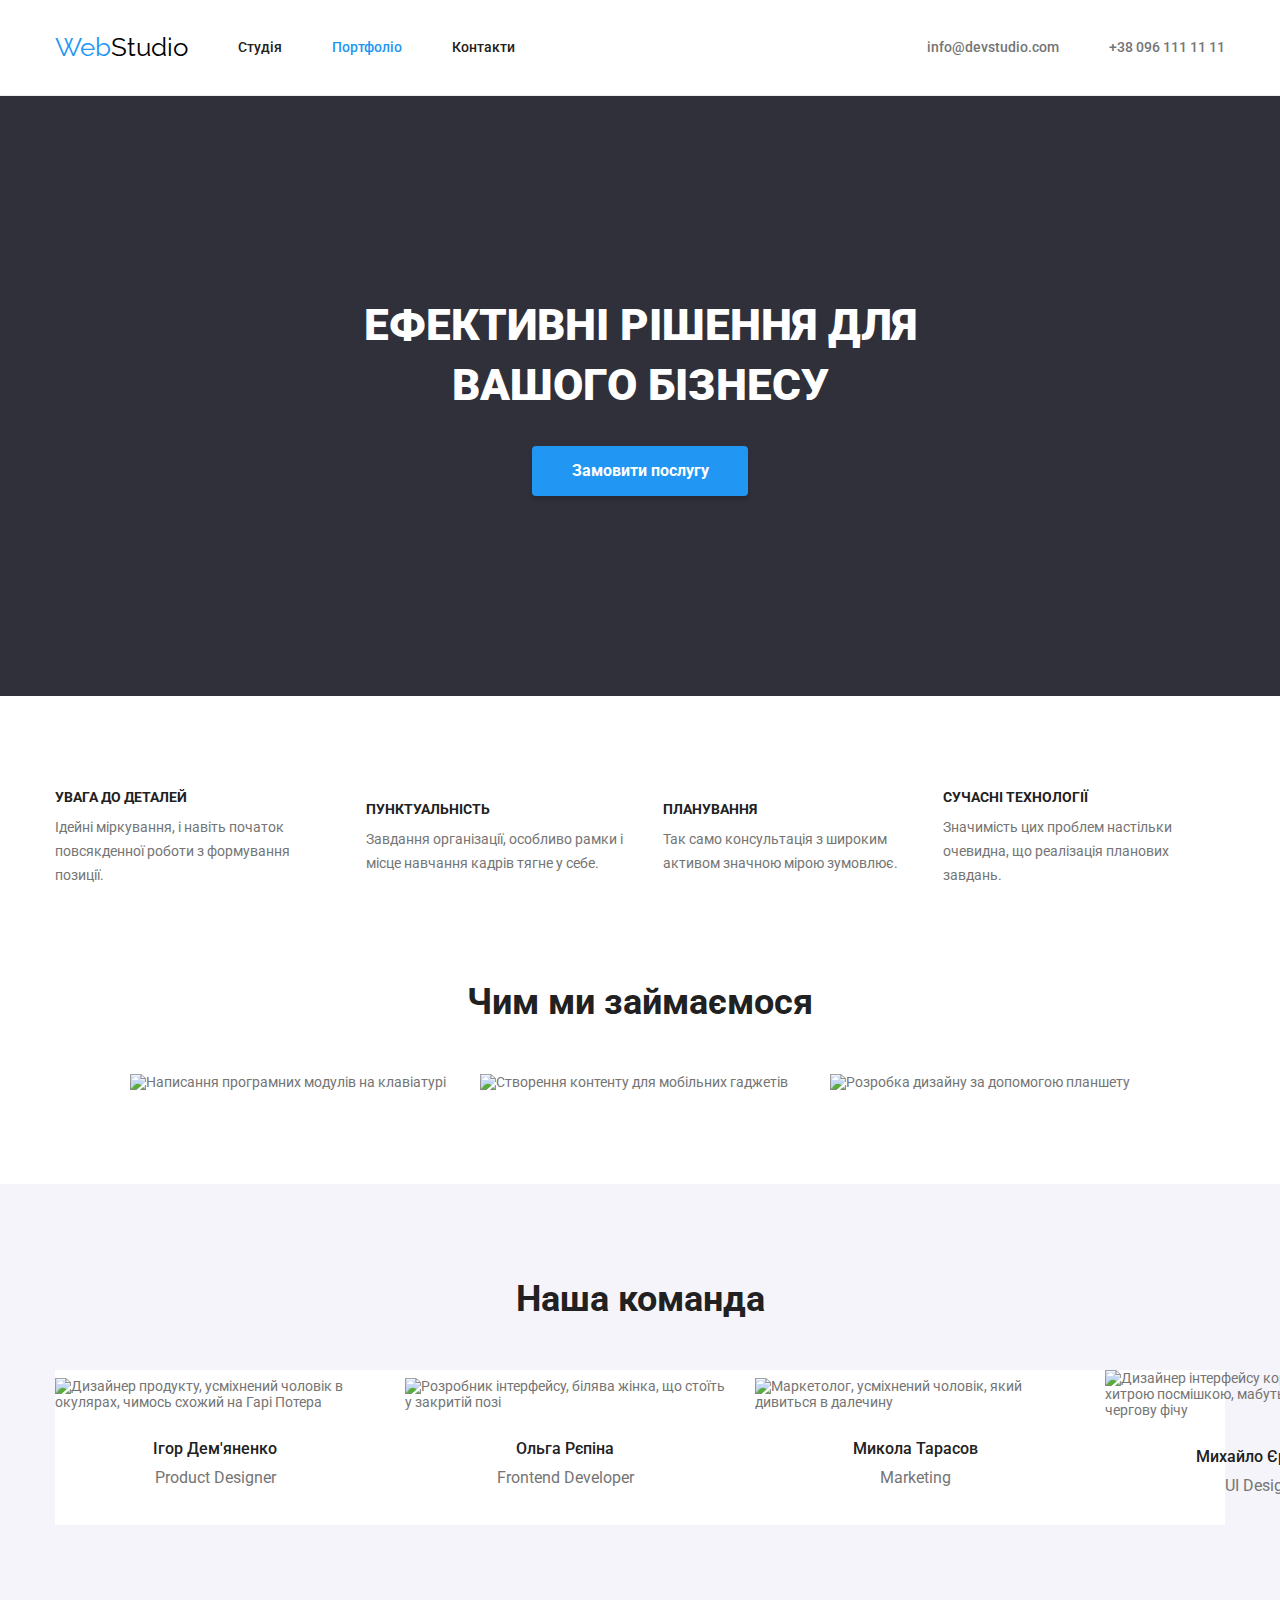
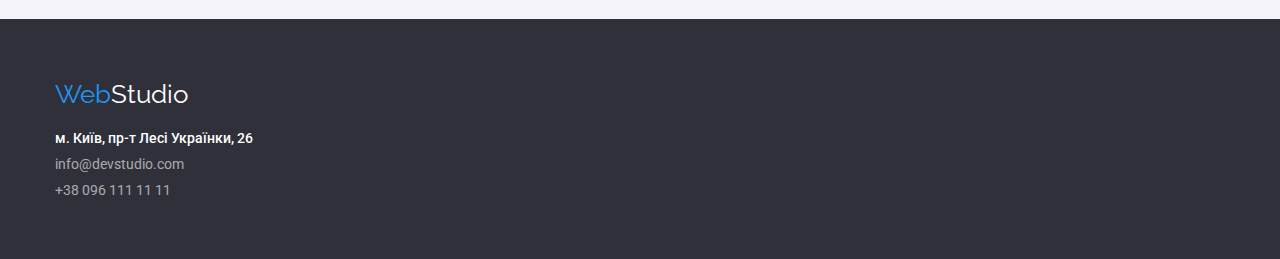
==== index.html @ c812a922 "ADD-marking" ====
<!DOCTYPE html>
<html lang="uk">

<head>
  <meta charset="UTF-8" />
  <meta http-equiv="X-UA-Compatible" content="IE=edge" />
  <meta name="viewport" content="width=device-width, initial-scale=1.0" />
  <title>Студія</title>
  <link rel="stylesheet"
    href="https://cdnjs.cloudflare.com/ajax/libs/modern-normalize/1.1.0/modern-normalize.min.css" />
  <link rel="stylesheet" href="./css/styles.css" />
  <link rel="preconnect" href="https://fonts.googleapis.com" />
  <link rel="preconnect" href="https://fonts.gstatic.com" crossorigin />
  <link href="https://fonts.googleapis.com/css2?family=Raleway:wght@700&family=Roboto:wght@400;500;700;900&display=swap"
    rel="stylesheet" />
</head>

<body>
  <header class="page-header">
    <div class="container">
      <div class="header-container">
        <nav class="header-nav">
          <a class="logo" href="./index.html">Web<span>Studio</span></a>
          <ul class="site-nav">
            <li><a class="link" href="./index.html">Студія</a></li>
            <li><a class="link current" href="./portfolio.html">Портфоліо</a></li>
            <li><a class="link" href="#">Контакти</a></li>
          </ul>
        </nav>
        <ul class="contacts-heder">
          <li><a class="decoration" href="mailto:info@devstudio.com" lang="en">info@devstudio.com</a></li>
          <li><a class="decoration" href="tel:+380961111111">+38 096 111 11 11</a></li>
        </ul>
      </div>
    </div>
  </header>
  <main>
    <section class="hero">
      <div class="container">
        <div class="hero-container">
          <h1 class="hero-title">Ефективні рішення для вашого бізнесу</h1>
          <button class="primary-button" type="button">Замовити послугу</button>
        </div>
      </div>
    </section>
    <section class="section">
      <div class="container">
        <h2 class="visually-hidden">Наші переваги</h2>
        <div class="container-promo">
          <ul class="promo">
            <li>
              <h3 class="promo-title">Увага до деталей</h3>
              <p class="promo-text">
                Ідейні міркування, і навіть початок повсякденної роботи з формування позиції.
              </p>
            </li>
            <li>
              <h3 class="promo-title">Пунктуальність</h3>
              <p class="promo-text">
                Завдання організації, особливо рамки і місце навчання кадрів тягне у себе.
              </p>
            </li>
            <li>
              <h3 class="promo-title">Планування</h3>
              <p class="promo-text">
                Так само консультація з широким активом значною мірою зумовлює.
              </p>
            </li>
            <li>
              <h3 class="promo-title">Сучасні технології</h3>
              <p class="promo-text">
                Значимість цих проблем настільки очевидна, що реалізація планових завдань.
              </p>
            </li>
          </ul>
        </div>
      </div>
    </section>
    <section class="section">
      <div class="container">
        <h2 class="heading">Чим ми займаємося</h2>
        <ul class="heading-list">
          <li>
            <img src="./images/bodsec-01-0301.jpg" alt="Написання програмних модулів на клавіатурі" width="320" />
          </li>
          <li>
            <img src="./images/bodsec-01-0302.jpg" alt="Створення контенту для мобільних гаджетів" width="320" />
          </li>
          <li>
            <img src="./images/bodsec-01-0303.jpg" alt="Розробка дизайну за допомогою планшету" width="320" />
          </li>
        </ul>
      </div>
    </section>
    <section class="section team-body">
      <div class="container">
        <h2 class="heading">Наша команда</h2>
        <ul class="team-list">
          <li>
            <img src="./images/bodsec-01-0401.jpg"
              alt="Дизайнер продукту, усміхнений чоловік в окулярах, чимось схожий на Гарі Потера" width="320" />
            <h3 class="team-caption">Ігор Дем'яненко</h3>
            <p lang="en">Product Designer</p>
          </li>
          <li>
            <img src="./images/bodsec-01-0402.jpg" alt="Розробник інтерфейсу, білява жінка, що стоїть у закритій позі"
              width="320" />
            <h3 class="team-caption">Ольга Рєпіна</h3>
            <p lang="en">Frontend Developer</p>
          </li>
          <li>
            <img src="./images/bodsec-01-0403.jpg" alt="Маркетолог, усміхнений чоловік, який дивиться в далечину"
              width="320" />
            <h3 class="team-caption">Микола Тарасов</h3>
            <p lang="en">Marketing</p>
          </li>
          <li>
            <img src="./images/bodsec-01-0404.jpg"
              alt="Дизайнер інтерфейсу користувача, чоловік з хитрою посмішкою, мабуть замислив якусь чергову фічу"
              width="320" />
            <h3 class="team-caption">Михайло Єрмаков</h3>
            <p lang="en">UI Designer</p>
          </li>
        </ul>
      </div>
    </section>
  </main>
  <footer class="page-footer">
    <div class="container">
      <a class="logo" lang="en" href="./index.html">Web<span>Studio</span></a>
      <address>
        <ul class="contacts-futer">
          <li class="contact-list">
            <a class="decoration-more" href="https://goo.gl/maps/6D874UoQJgZWC2zg7" target="_blank"
              rel="noopener noreferrer nofollow">м. Київ, пр-т Лесі Українки, 26</a>
          </li>
          <li class="contact-list">
            <a class="decoration" href="mailto:info@devstudio.com" lang="en">info@devstudio.com</a>
          </li>
          <li class="contact-list"><a class="decoration" href="tel:+380961111111">+38 096 111 11 11</a></li>
        </ul>
      </address>
    </div>
  </footer>
</body>

</html>
---- css/styles.css ----
/* -- Загальне -- */
:root {
  --color-basic: #212121;
  --color-minor: #757575;
  --color-current: #2196f3;
  --color-current-active: #188ce8;
  --color-brand: #2f303a;
  --color-bacground-basic: #ffffff;
  --color-bacground-minor: #f5f5f5;
  --color-bacground-body: #f5f4fa;
}

/* При підключенні "normslize" ця фукнкція прописується */
/* html {
  box-sizing: border-box;
}
*,
*::before *::after {
  box-sizing: inherit;
} */

.container {
  width: 100%;
  max-width: 1200px;
  margin: 0 auto;
  padding: 0 15px;
}

.section {
  padding: 94px 0;
}

.portfolio-title.section {
  padding-top: 0;
}

.section:nth-child(3) {
  padding-top: 0;
}

/* Ховаємо заголовок */
.visually-hidden {
  position: absolute;
  white-space: nowrap;
  width: 1px;
  height: 1px;
  overflow: hidden;
  border: 0;
  padding: 0;
  clip: rect(0 0 0 0);
  clip-path: inset(50%);
  margin: -1px;
}

/* прибираємо стилі з "Ul" (закоментував бо знайшов більш компактний варіант)*/
/* .site-nav,
.heading-list,
.promo,
.contacts,
.team-list,
.portfolio-button,
.portfolio-title {
  list-style: none;
} */
ul {
  list-style: none;
}

h1,
h2,
h3,
h4,
h5,
h6,
ul,
p {
  margin: 0;
  padding: 0;
}

img {
  display: block;
  max-width: 100%;
  height: auto;
}

body {
  font-family: 'Roboto', sans-serif;
  font-size: 14px;
  color: var(--color-minor);
  background-color: var(--color-bacground-basic);
}

.logo {
  text-decoration: none;
  color: var(--color-current);
  font-family: 'Raleway', sans-serif;
  font-size: 26px;
  line-height: 1.19;
}

.logo > span {
  color: #000000;
}

.link {
  color: var(--color-basic);
  text-decoration: none;
  font-weight: 500;
  line-height: 1.14;
}

.current {
  color: var(--color-current);
}

/* header*/

.page-header {
  padding: 32px 0px;
  border-bottom: 1px solid #ececec;
}

.header-container {
  display: flex;
  align-items: center;
  justify-content: space-between;
}

.header-nav {
  display: flex;
  align-items: center;
}

.contacts-heder {
  display: flex;
  align-items: center;
  margin-left: auto;
  gap: 50px;
}

.site-nav {
  display: flex;
  justify-content: center;
  flex-grow: 1;
  gap: 50px;
  margin-left: 50px;
}

.site-nav a:hover,
.site-nav a:focus {
  color: var(--color-current);
}

/* Скасовуємо підкреслення у посилань */
a.decoration,
a.decoration-more {
  text-decoration: none;
  font-style: normal;
  color: var(--color-minor);
  font-weight: 500;
  line-height: 1.14;
}

a.decoration-more {
  color: var(--color-bacground-basic);
}

address a.decoration {
  color: rgba(255, 255, 255, 0.6);
  font-weight: 400;
}

a.decoration:hover,
a.decoration-more:hover,
a.decoration:focus,
a.decoration-more:focus {
  color: var(--color-current);
}

/* main */
.hero-container {
  display: flex;
  flex-direction: column;
  align-items: center;
  justify-content: center;
  padding: 200px 0px;
}

.hero {
  background-color: var(--color-brand);
}

.hero-title {
  width: 696px;
  margin-top: 0;
  margin-bottom: 30px;
  margin-left: auto;
  margin-right: auto;

  color: var(--color-bacground-basic);
  text-transform: uppercase;
  text-align: center;
  font-weight: 900;
  font-size: 44px;
  line-height: 1.36;
}

/* Button */
.primary-button {
  padding: 10px 32px;
  min-width: 216px;
  border-radius: 4px;
  border: 0;
  cursor: pointer;
  font-family: inherit;
  font-size: 16px;
  font-weight: 700;
  line-height: 1.88;
  color: var(--color-bacground-basic);
  background-color: var(--color-current);
  box-shadow: 0px 4px 4px rgba(0, 0, 0, 0.15);
}

.primary-button:hover,
.primary-button:focus {
  color: var(--color-bacground-basic);
  background-color: var(--color-current-active);
}

.promo {
  display: flex;
  align-items: center;
  gap: 30px;
}

.promo-title {
  margin-bottom: 10px;
  color: var(--color-basic);
  text-transform: uppercase;
  font-weight: 700;
  font-size: 14px;
  line-height: 1.14;
}
.promo-text {
  font-weight: 400;
  line-height: 1.71;
}
.heading-list {
  display: flex;
  align-items: center;
  gap: 30px;
  justify-content: center;
}

.heading {
  margin-bottom: 50px;
  color: var(--color-basic);
  font-size: 36px;
  font-weight: 700;
  line-height: 1.17;
  text-align: center;
}

.team-body {
  background-color: var(--color-bacground-body);
}

.team-list {
  display: flex;
  align-items: center;
  gap: 30px;
  background-color: var(--color-bacground-basic);
}

.team-caption {
  padding-top: 30px;
  color: var(--color-basic);
  font-weight: 500;
  font-size: 16px;
  line-height: 1.17;
  text-align: center;
}

.team-caption + p {
  padding-top: 10px;
  padding-bottom: 30px;
  color: var(--color-minor);
  font-weight: 400;
  font-size: 16px;
  line-height: 1.17;
  text-align: center;
}

/* portfolio */

.portfolio-button {
  display: flex;
  justify-content: center;
  gap: 8px;
  margin-bottom: 50px;
  margin-top: 94px;
}

.portfolio-button button {
  cursor: pointer;
  font-family: inherit;
  font-size: 16px;
  font-weight: 500;
  background-color: var(--color-bacground-body);
  border: 1px solid var(--color-bacground-basic);

  padding: 6px 22px;
  border-radius: 4px;
}

.portfolio-button button:first-child {
  padding: 6px 25px;
}

.portfolio-button button:hover,
.portfolio-button button:focus {
  color: var(--color-bacground-basic);
  background-color: var(--color-current);
  border: 0px;
  border-radius: 4px;
}

.portfolio-title a {
  text-decoration: none;
}

.portfolio-title {
  display: flex;
  flex-wrap: wrap;
}

.portfolio-elements {
  width: calc((100% - 2 * 30px) / 3);
  margin-right: 30px;
  margin-bottom: 30px;
}

.portfolio-elements:nth-child(3n) {
  margin-right: 0;
}

.portfolio-elements:nth-last-child(-n + 3) {
  margin-bottom: 0;
}

.portfolio-title h2 {
  color: var(--color-basic);
  font-weight: 700;
  font-size: 18px;
  line-height: 2;
}

.portfolio-title p {
  color: var(--color-minor);
  font-weight: 400;
  font-size: 16px;
  line-height: 1.88;
}
/*Не знаю чи потрібно чи ні, у макеті при наводженні є підкреслювання*/

/* .portfolio-title h2:hover {
  text-decoration: underline;
  text-decoration-color: var(--color-bacground-body);
}

.portfolio-title p:hover {
  text-decoration: underline;
  text-decoration-color: var(--color-bacground-body);
} */

/* footer */

.page-footer {
  padding: 60px 0px;
  background-color: var(--color-brand);
}

.contact-list:not(:last-child) {
  margin-bottom: 9px;
}

.contact-list:first-child {
  margin-top: 20px;
}

.page-footer span {
  color: var(--color-bacground-basic);
}
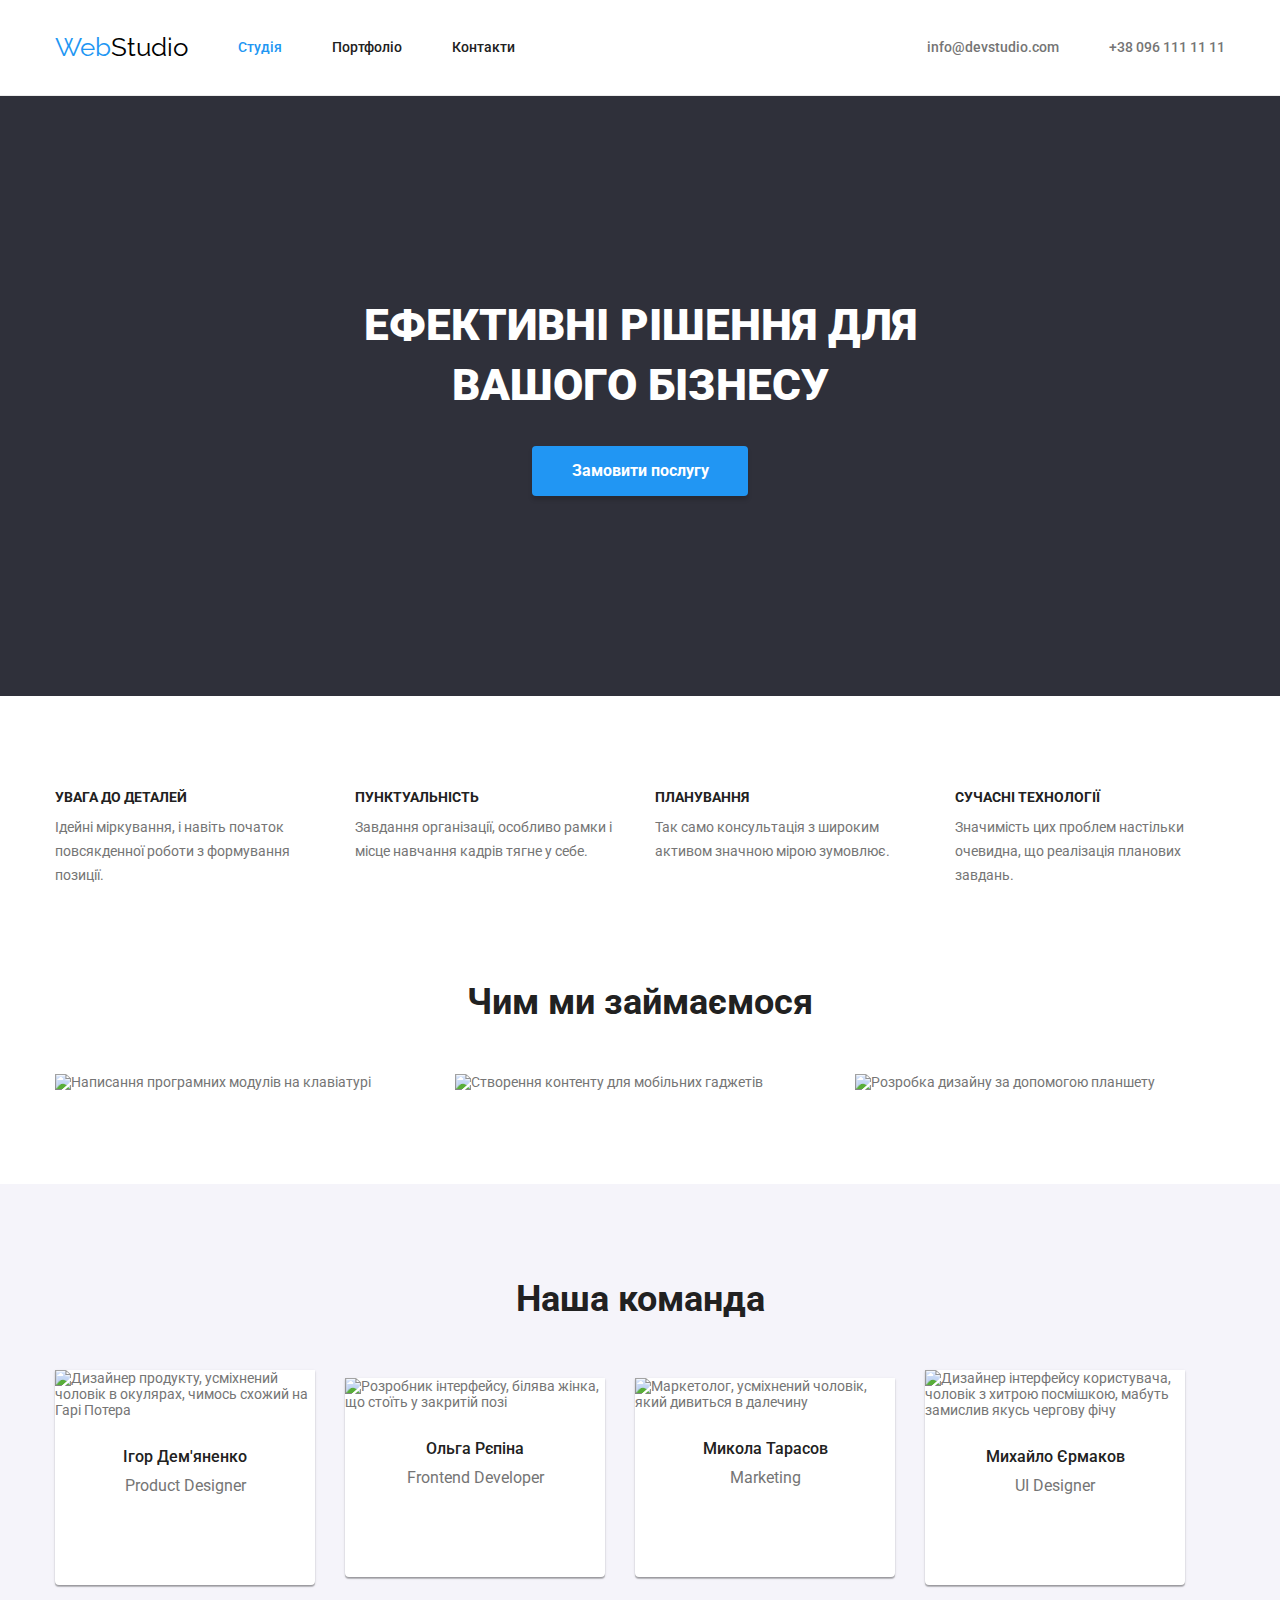
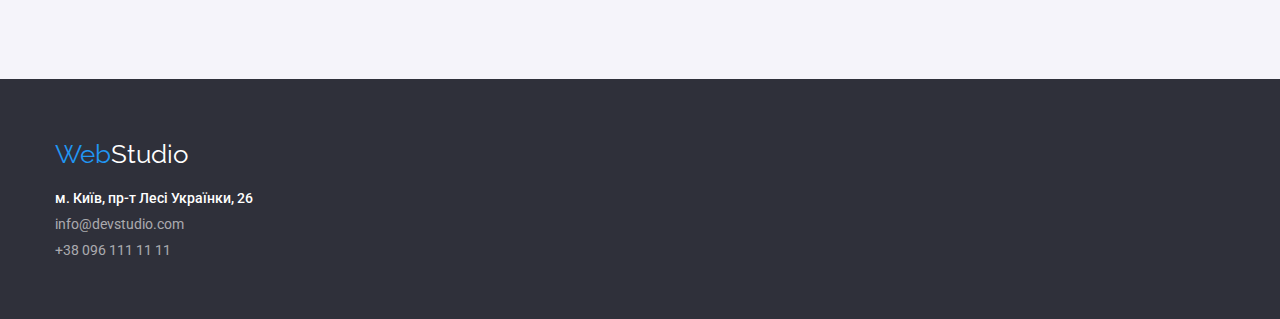
==== commit f84fd723: "Fix-bug HW-03" ====
--- a/index.html
+++ b/index.html
@@ -22,8 +22,8 @@
         <nav class="header-nav">
           <a class="logo" href="./index.html">Web<span>Studio</span></a>
           <ul class="site-nav">
-            <li><a class="link" href="./index.html">Студія</a></li>
-            <li><a class="link current" href="./portfolio.html">Портфоліо</a></li>
+            <li><a class="link current" href="./index.html">Студія</a></li>
+            <li><a class="link" href="./portfolio.html">Портфоліо</a></li>
             <li><a class="link" href="#">Контакти</a></li>
           </ul>
         </nav>
@@ -37,10 +37,8 @@
   <main>
     <section class="hero">
       <div class="container">
-        <div class="hero-container">
-          <h1 class="hero-title">Ефективні рішення для вашого бізнесу</h1>
-          <button class="primary-button" type="button">Замовити послугу</button>
-        </div>
+        <h1 class="hero-title">Ефективні рішення для вашого бізнесу</h1>
+        <button class="primary-button" type="button">Замовити послугу</button>
       </div>
     </section>
     <section class="section">
@@ -81,13 +79,13 @@
         <h2 class="heading">Чим ми займаємося</h2>
         <ul class="heading-list">
           <li>
-            <img src="./images/bodsec-01-0301.jpg" alt="Написання програмних модулів на клавіатурі" width="320" />
+            <img src="./images/bodsec-01-0301.jpg" alt="Написання програмних модулів на клавіатурі" width="370" />
           </li>
           <li>
-            <img src="./images/bodsec-01-0302.jpg" alt="Створення контенту для мобільних гаджетів" width="320" />
+            <img src="./images/bodsec-01-0302.jpg" alt="Створення контенту для мобільних гаджетів" width="370" />
           </li>
           <li>
-            <img src="./images/bodsec-01-0303.jpg" alt="Розробка дизайну за допомогою планшету" width="320" />
+            <img src="./images/bodsec-01-0303.jpg" alt="Розробка дизайну за допомогою планшету" width="370" />
           </li>
         </ul>
       </div>
@@ -98,28 +96,36 @@
         <ul class="team-list">
           <li>
             <img src="./images/bodsec-01-0401.jpg"
-              alt="Дизайнер продукту, усміхнений чоловік в окулярах, чимось схожий на Гарі Потера" width="320" />
-            <h3 class="team-caption">Ігор Дем'яненко</h3>
-            <p lang="en">Product Designer</p>
+              alt="Дизайнер продукту, усміхнений чоловік в окулярах, чимось схожий на Гарі Потера" width="260" />
+            <div class="team-caption">
+              <h3>Ігор Дем'яненко</h3>
+              <p lang="en">Product Designer</p>
+            </div>
           </li>
           <li>
             <img src="./images/bodsec-01-0402.jpg" alt="Розробник інтерфейсу, білява жінка, що стоїть у закритій позі"
-              width="320" />
-            <h3 class="team-caption">Ольга Рєпіна</h3>
-            <p lang="en">Frontend Developer</p>
+              width="260" />
+            <div class="team-caption">
+              <h3>Ольга Рєпіна</h3>
+              <p lang="en">Frontend Developer</p>
+            </div>
           </li>
           <li>
             <img src="./images/bodsec-01-0403.jpg" alt="Маркетолог, усміхнений чоловік, який дивиться в далечину"
-              width="320" />
-            <h3 class="team-caption">Микола Тарасов</h3>
-            <p lang="en">Marketing</p>
+              width="260" />
+            <div class="team-caption">
+              <h3>Микола Тарасов</h3>
+              <p lang="en">Marketing</p>
+            </div>
           </li>
           <li>
             <img src="./images/bodsec-01-0404.jpg"
               alt="Дизайнер інтерфейсу користувача, чоловік з хитрою посмішкою, мабуть замислив якусь чергову фічу"
-              width="320" />
-            <h3 class="team-caption">Михайло Єрмаков</h3>
-            <p lang="en">UI Designer</p>
+              width="260" />
+            <div class="team-caption">
+              <h3>Михайло Єрмаков</h3>
+              <p lang="en">UI Designer</p>
+            </div>
           </li>
         </ul>
       </div>
--- a/css/styles.css
+++ b/css/styles.css
@@ -5,6 +5,7 @@
   --color-current: #2196f3;
   --color-current-active: #188ce8;
   --color-brand: #2f303a;
+  --color-solid: #eeeeee;
   --color-bacground-basic: #ffffff;
   --color-bacground-minor: #f5f5f5;
   --color-bacground-body: #f5f4fa;
@@ -28,10 +29,6 @@
 
 .section {
   padding: 94px 0;
-}
-
-.portfolio-title.section {
-  padding-top: 0;
 }
 
 .section:nth-child(3) {
@@ -147,6 +144,10 @@
   margin-left: 50px;
 }
 
+.site-nav a {
+  padding: 20px 0px;
+}
+
 .site-nav a:hover,
 .site-nav a:focus {
   color: var(--color-current);
@@ -179,16 +180,19 @@
 }
 
 /* main */
-.hero-container {
+
+/* Прибираємо Flex контейнер і Центруємо кнопу за допомогою маржинів */
+/* .hero-container {
   display: flex;
   flex-direction: column;
   align-items: center;
   justify-content: center;
   padding: 200px 0px;
-}
+} */
 
 .hero {
   background-color: var(--color-brand);
+  padding: 200px 0px;
 }
 
 .hero-title {
@@ -208,6 +212,9 @@
 
 /* Button */
 .primary-button {
+  display: block;
+  margin-right: auto;
+  margin-left: auto;
   padding: 10px 32px;
   min-width: 216px;
   border-radius: 4px;
@@ -230,8 +237,11 @@
 
 .promo {
   display: flex;
-  align-items: center;
   gap: 30px;
+}
+
+.promo > li {
+  width: calc((100% - 3 * 30px) / 4);
 }
 
 .promo-title {
@@ -270,11 +280,21 @@
   display: flex;
   align-items: center;
   gap: 30px;
+}
+
+.team-list > li {
   background-color: var(--color-bacground-basic);
+  box-shadow: 0px 1px 3px rgba(0, 0, 0, 0.12), 0px 1px 1px rgba(0, 0, 0, 0.14),
+    0px 2px 1px rgba(0, 0, 0, 0.2);
+  border-radius: 0px 0px 4px 4px;
 }
 
 .team-caption {
-  padding-top: 30px;
+  padding: 30px 0px 90px;
+}
+
+.team-caption > h3 {
+  margin-bottom: 10px;
   color: var(--color-basic);
   font-weight: 500;
   font-size: 16px;
@@ -282,9 +302,7 @@
   text-align: center;
 }
 
-.team-caption + p {
-  padding-top: 10px;
-  padding-bottom: 30px;
+.team-caption p {
   color: var(--color-minor);
   font-weight: 400;
   font-size: 16px;
@@ -299,7 +317,6 @@
   justify-content: center;
   gap: 8px;
   margin-bottom: 50px;
-  margin-top: 94px;
 }
 
 .portfolio-button button {
@@ -309,7 +326,6 @@
   font-weight: 500;
   background-color: var(--color-bacground-body);
   border: 1px solid var(--color-bacground-basic);
-
   padding: 6px 22px;
   border-radius: 4px;
 }
@@ -333,30 +349,29 @@
 .portfolio-title {
   display: flex;
   flex-wrap: wrap;
+  justify-content: center;
+  gap: 30px;
+  /* margin-left: auto;
+  margin-right: auto; */
 }
 
 .portfolio-elements {
   width: calc((100% - 2 * 30px) / 3);
-  margin-right: 30px;
-  margin-bottom: 30px;
-}
-
-.portfolio-elements:nth-child(3n) {
-  margin-right: 0;
-}
-
-.portfolio-elements:nth-last-child(-n + 3) {
-  margin-bottom: 0;
-}
-
-.portfolio-title h2 {
+}
+.portfolio-caption {
+  padding: 20px 24px;
+  border: 1px solid var(--color-solid);
+}
+
+.portfolio-caption > h2 {
   color: var(--color-basic);
   font-weight: 700;
   font-size: 18px;
   line-height: 2;
-}
-
-.portfolio-title p {
+  margin-bottom: 4px;
+}
+
+.portfolio-caption > p {
   color: var(--color-minor);
   font-weight: 400;
   font-size: 16px;
@@ -380,15 +395,15 @@
   padding: 60px 0px;
   background-color: var(--color-brand);
 }
+.page-footer .logo {
+  display: block;
+  margin-bottom: 20px;
+}
 
 .contact-list:not(:last-child) {
   margin-bottom: 9px;
 }
 
-.contact-list:first-child {
-  margin-top: 20px;
-}
-
 .page-footer span {
   color: var(--color-bacground-basic);
 }
